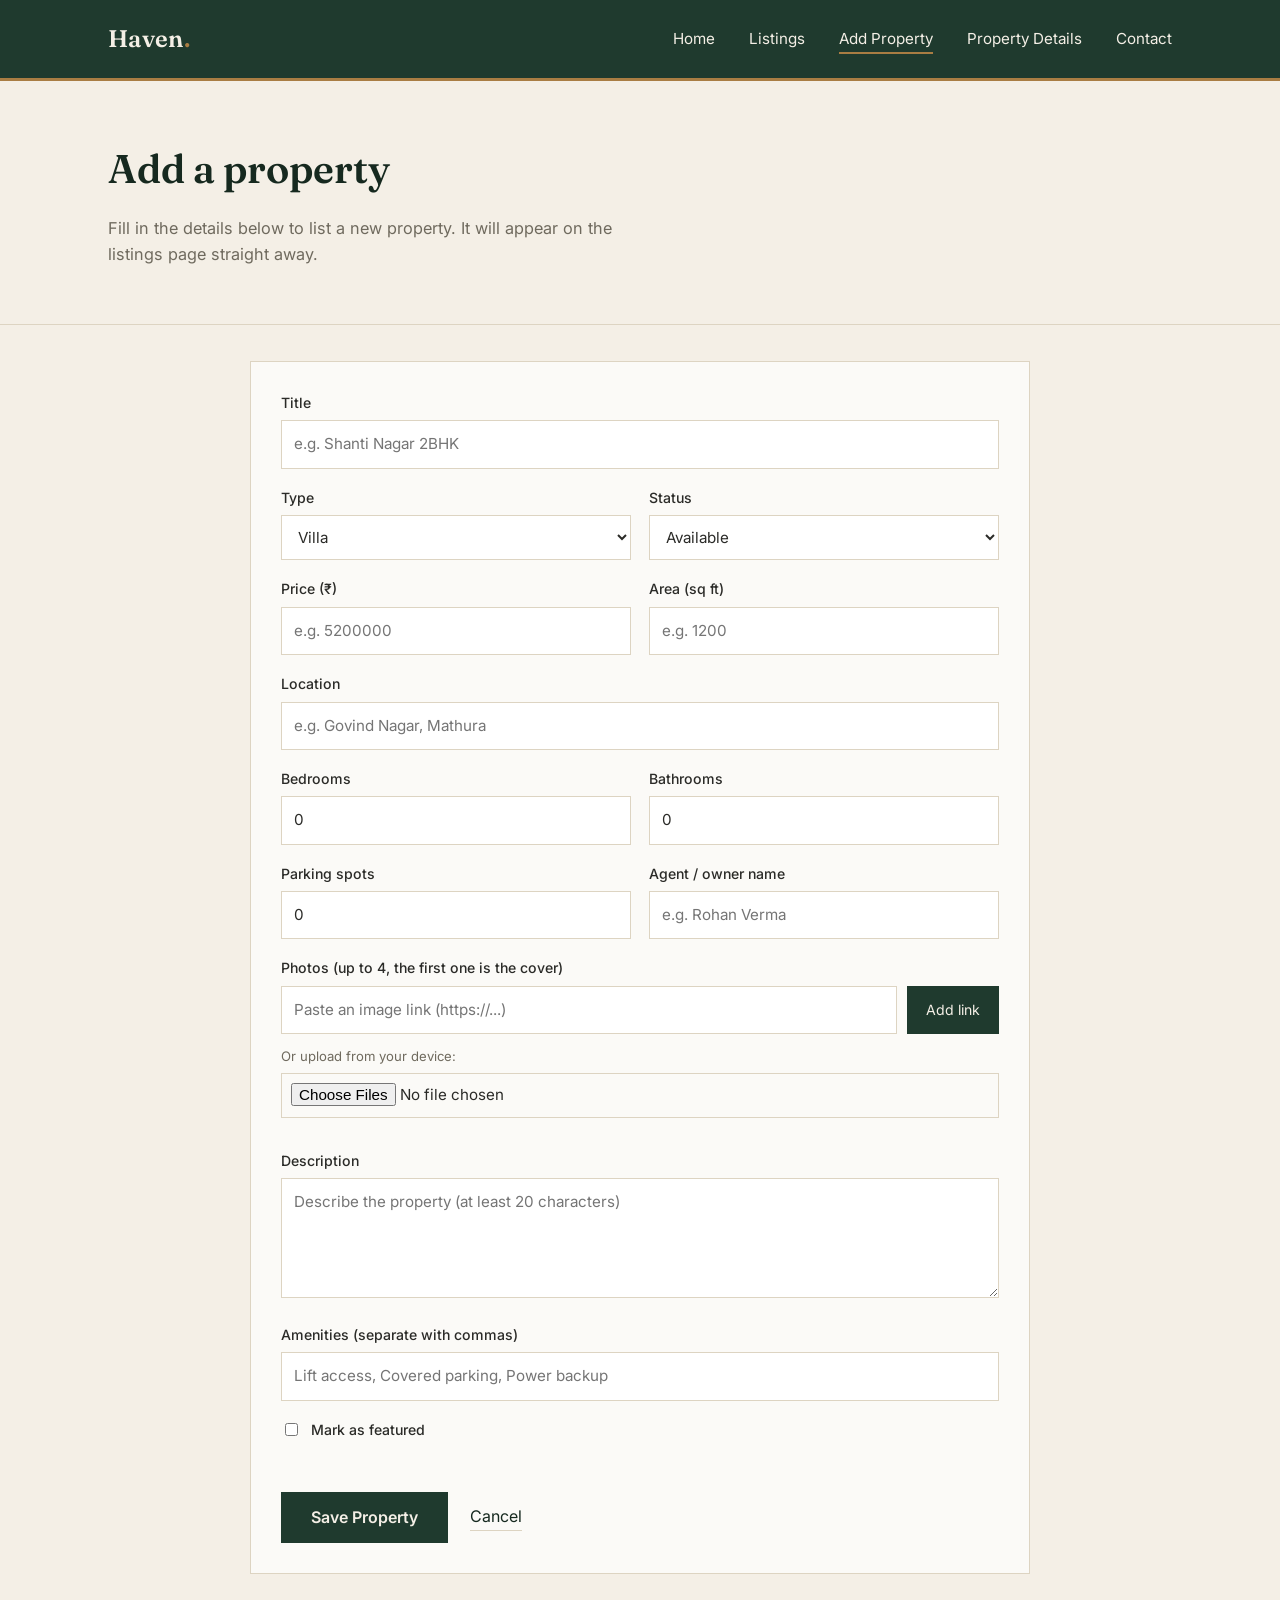
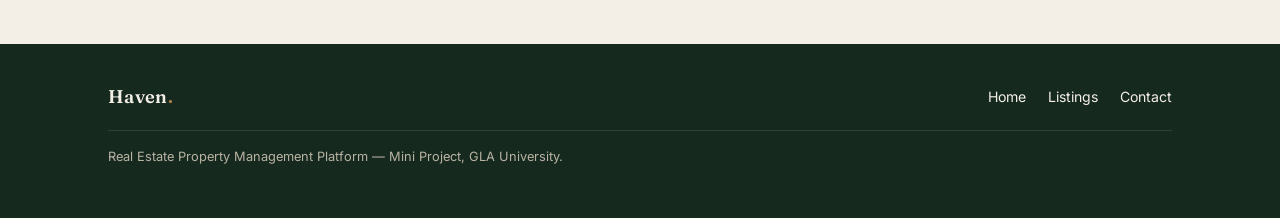
==== add-property.html @ 3430abba "Add add-property.html for property listing form" ====
<!DOCTYPE html>
<html lang="en">
<head>
<meta charset="UTF-8">
<meta name="viewport" content="width=device-width, initial-scale=1.0">
<title>Add Property — Haven</title>
<link rel="preconnect" href="https://fonts.googleapis.com">
<link href="https://fonts.googleapis.com/css2?family=Fraunces:wght@500;600&family=Inter:wght@400;500;600&display=swap" rel="stylesheet">
<link rel="stylesheet" href="css/style.css">
</head>
<body>

<header class="site-header">
  <div class="nav-row">
    <a href="index.html" class="brand">Haven<span>.</span></a>
    <nav class="main-nav">
      <ul>
        <li><a href="index.html">Home</a></li>
        <li><a href="listings.html">Listings</a></li>
        <li><a href="add-property.html" class="active">Add Property</a></li>
        <li><a href="property.html">Property Details</a></li>
        <li><a href="contact.html">Contact</a></li>
      </ul>
    </nav>
  </div>
</header>

<section class="page-intro">
  <div class="wrap">
    <h1 id="page-heading">Add a property</h1>
    <p id="page-sub">Fill in the details below to list a new property. It will appear on the listings page straight away.</p>
  </div>
</section>

<div class="form-card">
  <form id="add-form" novalidate>
    <div class="form-grid">

      <div class="full">
        <label for="title">Title</label>
        <input type="text" id="title" maxlength="80" placeholder="e.g. Shanti Nagar 2BHK">
      </div>

      <div>
        <label for="type">Type</label>
        <select id="type">
          <option>Villa</option>
          <option>Apartment</option>
          <option>Independent House</option>
          <option>Plot</option>
        </select>
      </div>

      <div>
        <label for="status">Status</label>
        <select id="status">
          <option>Available</option>
          <option>Sold</option>
          <option>Rented</option>
        </select>
      </div>

      <div>
        <label for="price">Price (₹)</label>
        <input type="number" id="price" min="0" placeholder="e.g. 5200000">
      </div>

      <div>
        <label for="area">Area (sq ft)</label>
        <input type="number" id="area" min="0" placeholder="e.g. 1200">
      </div>

      <div class="full">
        <label for="location">Location</label>
        <input type="text" id="location" maxlength="100" placeholder="e.g. Govind Nagar, Mathura">
      </div>

      <div>
        <label for="bedrooms">Bedrooms</label>
        <input type="number" id="bedrooms" value="0" min="0">
      </div>

      <div>
        <label for="bathrooms">Bathrooms</label>
        <input type="number" id="bathrooms" value="0" min="0">
      </div>

      <div>
        <label for="parking">Parking spots</label>
        <input type="number" id="parking" value="0" min="0">
      </div>

      <div>
        <label for="agent">Agent / owner name</label>
        <input type="text" id="agent" maxlength="60" placeholder="e.g. Rohan Verma">
      </div>

      <div class="full">
        <label for="image-url">Photos (up to 4, the first one is the cover)</label>
        <div class="image-add">
          <input type="text" id="image-url" placeholder="Paste an image link (https://...)">
          <button type="button" class="btn-small" id="add-url-btn">Add link</button>
        </div>
        <p class="hint">Or upload from your device:</p>
        <input type="file" id="image-file" accept="image/*" multiple>
        <div class="image-preview" id="image-preview"></div>
      </div>

      <div class="full">
        <label for="description">Description</label>
        <textarea id="description" maxlength="800" placeholder="Describe the property (at least 20 characters)"></textarea>
      </div>

      <div class="full">
        <label for="amenities">Amenities (separate with commas)</label>
        <input type="text" id="amenities" placeholder="Lift access, Covered parking, Power backup">
      </div>

      <div class="full check-row">
        <input type="checkbox" id="featured">
        <label for="featured">Mark as featured</label>
      </div>

    </div>

    <p id="form-message" class="form-message"></p>

    <div class="form-actions">
      <button type="submit" class="form-btn" id="save-btn">Save Property</button>
      <a href="listings.html" class="action-link">Cancel</a>
    </div>
  </form>
</div>

<footer class="site-footer">
  <div class="wrap">
    <div class="footer-row">
      <span class="brand">Haven<span>.</span></span>
      <ul class="footer-links">
        <li><a href="index.html">Home</a></li>
        <li><a href="listings.html">Listings</a></li>
        <li><a href="contact.html">Contact</a></li>
      </ul>
    </div>
    <p class="footer-note">Real Estate Property Management Platform — Mini Project, GLA University.</p>
  </div>
</footer>

<script src="js/data.js"></script>
<script src="js/add-property.js"></script>

</body>
</html>
---- css/style.css ----
/* =========================================================
   Haven — Real Estate Property Management Platform
   Shared stylesheet: Listings + Property Details pages
   ========================================================= */

:root {
  --forest: #1f3a2e;
  --forest-deep: #16291f;
  --sand: #f4efe6;
  --card: #fbfaf7;
  --brass: #a97d43;
  --brass-deep: #8a632f;
  --charcoal: #2b2b28;
  --line: #ddd4c2;
  --muted: #6f6a5e;
}

* { box-sizing: border-box; }

html, body {
  margin: 0;
  padding: 0;
  background: var(--sand);
  color: var(--charcoal);
  font-family: 'Inter', -apple-system, sans-serif;
  font-size: 16px;
  line-height: 1.6;
}

h1, h2, h3, .brand {
  font-family: 'Fraunces', Georgia, serif;
  color: var(--forest-deep);
  margin: 0;
}

a { text-decoration: none; color: inherit; }
img { max-width: 100%; display: block; }

/* ---------- Layout shell ---------- */
.wrap {
  max-width: 1120px;
  margin: 0 auto;
  padding: 0 28px;
}

/* ---------- Navigation ---------- */
header.site-header {
  background: var(--forest);
  border-bottom: 3px solid var(--brass);
}

.nav-row {
  display: flex;
  align-items: center;
  justify-content: space-between;
  padding: 20px 28px;
  max-width: 1120px;
  margin: 0 auto;
}

.brand {
  color: var(--sand);
  font-size: 1.5rem;
  font-weight: 600;
  letter-spacing: 0.3px;
}

.brand span {
  color: var(--brass);
}

nav.main-nav ul {
  list-style: none;
  display: flex;
  gap: 34px;
  margin: 0;
  padding: 0;
}

nav.main-nav a {
  color: var(--sand);
  font-size: 0.95rem;
  padding-bottom: 4px;
  border-bottom: 2px solid transparent;
  transition: border-color 0.2s ease;
}

nav.main-nav a:hover,
nav.main-nav a.active {
  border-bottom-color: var(--brass);
}

/* ---------- Page intro banner ---------- */
.page-intro {
  padding: 56px 0 40px;
  border-bottom: 1px solid var(--line);
}

.page-intro h1 {
  font-size: 2.5rem;
  font-weight: 600;
  max-width: 640px;
}

.page-intro p {
  color: var(--muted);
  max-width: 520px;
  margin-top: 14px;
  font-size: 1.02rem;
}

/* ---------- Listings grid ---------- */
.listings-section {
  padding: 48px 0 72px;
}

.results-bar {
  display: flex;
  justify-content: space-between;
  align-items: baseline;
  margin-bottom: 28px;
  border-bottom: 1px solid var(--line);
  padding-bottom: 14px;
}

.results-bar h2 {
  font-size: 1.2rem;
  font-weight: 500;
  color: var(--charcoal);
}

.results-bar span {
  color: var(--muted);
  font-size: 0.9rem;
}

.property-grid {
  display: grid;
  grid-template-columns: repeat(3, 1fr);
  gap: 30px;
}

.property-card {
  background: var(--card);
  border: 1px solid var(--line);
  overflow: hidden;
  display: flex;
  flex-direction: column;
}

.property-card .photo {
  position: relative;
  height: 190px;
  overflow: hidden;
}

.property-card .photo img {
  width: 100%;
  height: 100%;
  object-fit: cover;
}

.tag {
  position: absolute;
  top: 12px;
  left: 12px;
  background: var(--forest);
  color: var(--sand);
  font-size: 0.72rem;
  padding: 5px 10px;
  letter-spacing: 0.4px;
}

.property-card .body {
  padding: 20px 20px 22px;
  display: flex;
  flex-direction: column;
  flex: 1;
}

.property-card h3 {
  font-size: 1.15rem;
  font-weight: 600;
  margin-bottom: 6px;
}

.location {
  color: var(--muted);
  font-size: 0.88rem;
  margin-bottom: 14px;
}

.card-footer {
  margin-top: auto;
  display: flex;
  align-items: center;
  justify-content: space-between;
  padding-top: 14px;
  border-top: 1px solid var(--line);
}

.price {
  font-family: 'Fraunces', serif;
  font-size: 1.2rem;
  color: var(--brass-deep);
  font-weight: 600;
}

.view-link {
  font-size: 0.85rem;
  color: var(--forest-deep);
  border-bottom: 1px solid var(--brass);
  padding-bottom: 2px;
}

.view-link:hover { color: var(--brass-deep); }

/* ---------- Property details page ---------- */
.details-section {
  padding: 44px 0 72px;
}

.breadcrumb {
  font-size: 0.85rem;
  color: var(--muted);
  margin-bottom: 22px;
}

.breadcrumb a { color: var(--forest-deep); }

.details-layout {
  display: grid;
  grid-template-columns: 1.6fr 1fr;
  gap: 46px;
}

.gallery-main {
  height: 380px;
  overflow: hidden;
  border: 1px solid var(--line);
  margin-bottom: 12px;
}

.gallery-main img { width: 100%; height: 100%; object-fit: cover; }

.gallery-thumbs {
  display: grid;
  grid-template-columns: repeat(4, 1fr);
  gap: 10px;
}

.gallery-thumbs .thumb {
  height: 78px;
  overflow: hidden;
  border: 1px solid var(--line);
  cursor: pointer;
}

.gallery-thumbs .thumb img { width: 100%; height: 100%; object-fit: cover; }

.details-main .heading-row {
  display: flex;
  justify-content: space-between;
  align-items: flex-start;
  margin-top: 34px;
  margin-bottom: 8px;
}

.details-main h1 {
  font-size: 1.9rem;
  font-weight: 600;
  max-width: 420px;
}

.details-main .price-tag {
  font-family: 'Fraunces', serif;
  font-size: 1.6rem;
  color: var(--brass-deep);
  font-weight: 600;
  white-space: nowrap;
}

.details-main .location-line {
  color: var(--muted);
  margin-bottom: 26px;
}

.spec-strip {
  display: flex;
  gap: 34px;
  border-top: 1px solid var(--line);
  border-bottom: 1px solid var(--line);
  padding: 18px 0;
  margin-bottom: 28px;
}

.spec-strip div { text-align: left; }

.spec-strip .num {
  font-family: 'Fraunces', serif;
  font-size: 1.3rem;
  color: var(--forest-deep);
  display: block;
}

.spec-strip .label {
  font-size: 0.8rem;
  color: var(--muted);
}

.details-main h2.section-title {
  font-size: 1.15rem;
  font-weight: 600;
  margin-bottom: 10px;
  margin-top: 30px;
}

.details-main p.description {
  color: var(--charcoal);
  max-width: 600px;
}

.amenities-list {
  list-style: none;
  padding: 0;
  margin: 14px 0 0;
  display: grid;
  grid-template-columns: repeat(2, 1fr);
  gap: 10px 20px;
}

.amenities-list li {
  font-size: 0.94rem;
  padding-left: 18px;
  position: relative;
  color: var(--charcoal);
}

.amenities-list li::before {
  content: "";
  position: absolute;
  left: 0;
  top: 9px;
  width: 6px;
  height: 6px;
  background: var(--brass);
}

/* ---------- Sidebar / contact card ---------- */
.contact-card {
  background: var(--card);
  border: 1px solid var(--line);
  padding: 26px;
  margin-top: 34px;
  height: fit-content;
}

.contact-card h3 {
  font-size: 1.1rem;
  margin-bottom: 4px;
}

.contact-card .agent-name {
  color: var(--muted);
  font-size: 0.9rem;
  margin-bottom: 18px;
}

.contact-card label {
  display: block;
  font-size: 0.82rem;
  color: var(--muted);
  margin: 12px 0 5px;
}

.contact-card input,
.contact-card textarea {
  width: 100%;
  padding: 10px 12px;
  border: 1px solid var(--line);
  background: #fff;
  font-family: inherit;
  font-size: 0.92rem;
  color: var(--charcoal);
}

.contact-card textarea { resize: vertical; min-height: 80px; }

.btn-primary {
  display: inline-block;
  width: 100%;
  text-align: center;
  margin-top: 18px;
  padding: 12px 20px;
  background: var(--forest);
  color: var(--sand);
  border: none;
  font-family: inherit;
  font-size: 0.95rem;
  cursor: pointer;
}

.btn-primary:hover { background: var(--forest-deep); }

/* ---------- Footer ---------- */
footer.site-footer {
  background: var(--forest-deep);
  color: var(--sand);
  padding: 38px 0;
  margin-top: 30px;
}

.footer-row {
  display: flex;
  justify-content: space-between;
  align-items: center;
  flex-wrap: wrap;
  gap: 14px;
}

.footer-row .brand { color: var(--sand); font-size: 1.15rem; }
.footer-row .brand span { color: var(--brass); }

.footer-links {
  display: flex;
  gap: 22px;
  list-style: none;
  padding: 0;
  margin: 0;
  font-size: 0.88rem;
}

.footer-note {
  color: #b9b3a3;
  font-size: 0.8rem;
  margin-top: 18px;
  border-top: 1px solid #2c4436;
  padding-top: 16px;
}

/* ---------- Responsive ---------- */
@media (max-width: 900px) {
  .property-grid { grid-template-columns: repeat(2, 1fr); }
  .details-layout { grid-template-columns: 1fr; }
}

@media (max-width: 620px) {
  .nav-row { flex-direction: column; gap: 14px; }
  nav.main-nav ul { gap: 20px; flex-wrap: wrap; justify-content: center; }
  .property-grid { grid-template-columns: 1fr; }
  .page-intro h1 { font-size: 1.9rem; }
  .heading-row { flex-direction: column; gap: 8px; }
  .spec-strip { flex-wrap: wrap; gap: 20px; }
}
/* ---------- Search, sort and filter controls ---------- */
.controls {
  display: flex;
  gap: 14px;
  flex-wrap: wrap;
  margin-bottom: 18px;
}

.controls input,
.controls select {
  padding: 10px 14px;
  border: 1px solid var(--line);
  background: #fff;
  font-family: inherit;
  font-size: 0.92rem;
  color: var(--charcoal);
}

.controls input { flex: 1; min-width: 220px; }

.filter-bar {
  display: flex;
  gap: 10px;
  flex-wrap: wrap;
  margin-bottom: 28px;
}

.filter-btn {
  padding: 8px 18px;
  border: 1px solid var(--line);
  background: var(--card);
  color: var(--charcoal);
  font-family: inherit;
  font-size: 0.88rem;
  cursor: pointer;
}

.filter-btn:hover { border-color: var(--brass); }

.filter-btn.active {
  background: var(--forest);
  color: var(--sand);
  border-color: var(--forest);
}

/* ---------- Favorite heart on cards ---------- */
.fav-btn {
  position: absolute;
  top: 10px;
  right: 10px;
  width: 34px;
  height: 34px;
  border: none;
  border-radius: 50%;
  background: rgba(251, 250, 247, 0.92);
  color: #b9b3a3;
  font-size: 1.1rem;
  cursor: pointer;
  z-index: 2;
}

.fav-btn.active { color: #c0392b; }

/* ---------- Messages ---------- */
.empty-msg {
  grid-column: 1 / -1;
  color: var(--muted);
  padding: 30px 0;
}

.form-msg {
  font-size: 0.85rem;
  margin: 12px 0 0;
  min-height: 1.2em;
}

.form-msg.error { color: #b03a2e; }
.form-msg.success { color: var(--forest); }


/* =========================================================
   Property module additions: badges, edit/delete, extra
   filters, Add/Edit form, EMI calculator, map, similar
   ========================================================= */

/* ---------- Status and featured badges ---------- */
.status-badge,
.featured-badge {
  font-size: 0.72rem;
  font-weight: 600;
  letter-spacing: 0.4px;
  padding: 4px 10px;
  color: #fff;
}

.property-card .status-badge {
  position: absolute;
  bottom: 12px;
  left: 12px;
}

.property-card .featured-badge {
  position: absolute;
  bottom: 12px;
  right: 12px;
}

.status-available { background: #2e7d4f; }
.status-sold { background: #b03a2e; }
.status-rented { background: #b9770e; }
.featured-badge { background: var(--brass); }

.badge-row {
  display: flex;
  gap: 10px;
  margin: 0 0 18px;
}

/* ---------- Edit / delete links and small buttons ---------- */
.card-actions {
  display: flex;
  gap: 18px;
  margin-top: 12px;
  font-size: 0.82rem;
}

.action-link {
  color: var(--forest-deep);
  background: none;
  border: none;
  border-bottom: 1px solid var(--line);
  padding: 0 0 1px;
  font: inherit;
  cursor: pointer;
}

.action-link:hover { color: var(--brass-deep); border-bottom-color: var(--brass); }

.action-delete {
  background: none;
  border: none;
  padding: 0;
  font: inherit;
  color: #b03a2e;
  cursor: pointer;
}

.action-delete:hover { text-decoration: underline; }

.manage-row {
  display: flex;
  gap: 22px;
  margin: 0 0 26px;
  font-size: 0.9rem;
}

.ghost-btn {
  padding: 8px 18px;
  border: 1px dashed var(--brass);
  background: transparent;
  color: var(--brass-deep);
  font-family: inherit;
  font-size: 0.88rem;
  cursor: pointer;
}

.ghost-btn:hover { background: var(--card); }

.reset-row {
  display: flex;
  justify-content: space-between;
  margin: 34px 0 0;
  font-size: 0.88rem;
}

/* ---------- Message at the top of the listings ---------- */
.flash {
  display: none;
  background: #e6f1ea;
  border: 1px solid #b9d7c4;
  color: var(--forest-deep);
  padding: 12px 16px;
  margin-bottom: 20px;
  font-size: 0.92rem;
}

.flash.show { display: block; }

/* ---------- Add / Edit property form ---------- */
.form-card {
  background: var(--card);
  border: 1px solid var(--line);
  padding: 30px;
  max-width: 780px;
  margin: 36px auto 70px;
}

.form-grid {
  display: grid;
  grid-template-columns: 1fr 1fr;
  gap: 18px;
}

.form-grid .full { grid-column: 1 / -1; }

.form-card label {
  display: block;
  font-weight: 500;
  font-size: 0.88rem;
  margin-bottom: 6px;
}

.form-card input,
.form-card select,
.form-card textarea {
  width: 100%;
  padding: 11px 12px;
  border: 1px solid var(--line);
  background: #fff;
  font: inherit;
  font-size: 0.95rem;
  color: var(--charcoal);
}

.form-card input:focus,
.form-card select:focus,
.form-card textarea:focus {
  outline: none;
  border-color: var(--brass);
}

.form-card textarea { min-height: 120px; resize: vertical; }

.check-row { display: flex; align-items: center; gap: 10px; }
.check-row input { width: auto; }
.check-row label { margin: 0; }

.form-card input[type="file"] { padding: 9px; background: transparent; }

.image-add { display: flex; gap: 10px; }

.btn-small {
  padding: 10px 18px;
  border: 1px solid var(--forest);
  background: var(--forest);
  color: var(--sand);
  font: inherit;
  font-size: 0.88rem;
  cursor: pointer;
  white-space: nowrap;
}

.btn-small:hover { background: var(--forest-deep); }

.hint { color: var(--muted); font-size: 0.82rem; margin: 12px 0 6px; }

.image-preview {
  display: grid;
  grid-template-columns: repeat(4, 1fr);
  gap: 10px;
  margin-top: 14px;
}

.preview-item {
  position: relative;
  height: 90px;
  border: 1px solid var(--line);
  overflow: hidden;
}

.preview-item img { width: 100%; height: 100%; object-fit: cover; }

.preview-item button {
  position: absolute;
  top: 4px;
  right: 4px;
  width: 22px;
  height: 22px;
  border: none;
  border-radius: 50%;
  background: rgba(0, 0, 0, 0.65);
  color: #fff;
  font-size: 1rem;
  line-height: 1;
  cursor: pointer;
}

.preview-item span {
  position: absolute;
  left: 0;
  bottom: 0;
  background: var(--brass);
  color: #fff;
  font-size: 0.65rem;
  padding: 2px 8px;
}

.form-message {
  margin: 18px 0 0;
  min-height: 1.3em;
  color: #b03a2e;
  font-weight: 500;
  font-size: 0.9rem;
}

.form-actions {
  display: flex;
  align-items: center;
  gap: 22px;
  margin-top: 14px;
}

.form-btn {
  background: var(--forest);
  color: var(--sand);
  border: none;
  padding: 13px 30px;
  font: inherit;
  font-weight: 600;
  cursor: pointer;
}

.form-btn:hover { background: var(--brass-deep); }

/* ---------- Map and EMI calculator (details page) ---------- */
.map-frame {
  width: 100%;
  height: 300px;
  border: 1px solid var(--line);
  margin-bottom: 10px;
}

.emi-box {
  background: var(--card);
  border: 1px solid var(--line);
  padding: 22px;
  margin-bottom: 30px;
}

.emi-grid {
  display: grid;
  grid-template-columns: repeat(3, 1fr);
  gap: 14px;
}

.emi-box label {
  display: block;
  font-size: 0.8rem;
  color: var(--muted);
  margin-bottom: 6px;
}

.emi-box input {
  width: 100%;
  padding: 10px 12px;
  border: 1px solid var(--line);
  background: #fff;
  font: inherit;
}

.emi-result {
  display: grid;
  grid-template-columns: repeat(3, 1fr);
  gap: 14px;
  margin-top: 20px;
  padding-top: 18px;
  border-top: 1px solid var(--line);
}

.emi-result .num {
  display: block;
  font-family: 'Fraunces', serif;
  font-size: 1.2rem;
  font-weight: 600;
  color: var(--brass-deep);
}

.emi-result .label { color: var(--muted); font-size: 0.8rem; }

.similar-section { margin-top: 56px; }
.similar-section .property-grid { margin-top: 18px; }

.similar-section h2.section-title {
  font-size: 1.3rem;
  font-weight: 600;
  margin: 0 0 6px;
  padding-bottom: 10px;
  border-bottom: 1px solid var(--line);
}

/* ---------- Responsive for the new parts ---------- */
@media (max-width: 900px) {
  .controls select { flex: 1; min-width: 150px; }
}

@media (max-width: 620px) {
  .form-card { padding: 20px; margin: 24px 16px 50px; }
  .form-grid { grid-template-columns: 1fr; }
  .image-add { flex-direction: column; }
  .image-preview { grid-template-columns: repeat(2, 1fr); }
  .emi-grid, .emi-result { grid-template-columns: 1fr; }
  .reset-row { flex-direction: column; gap: 12px; }
}
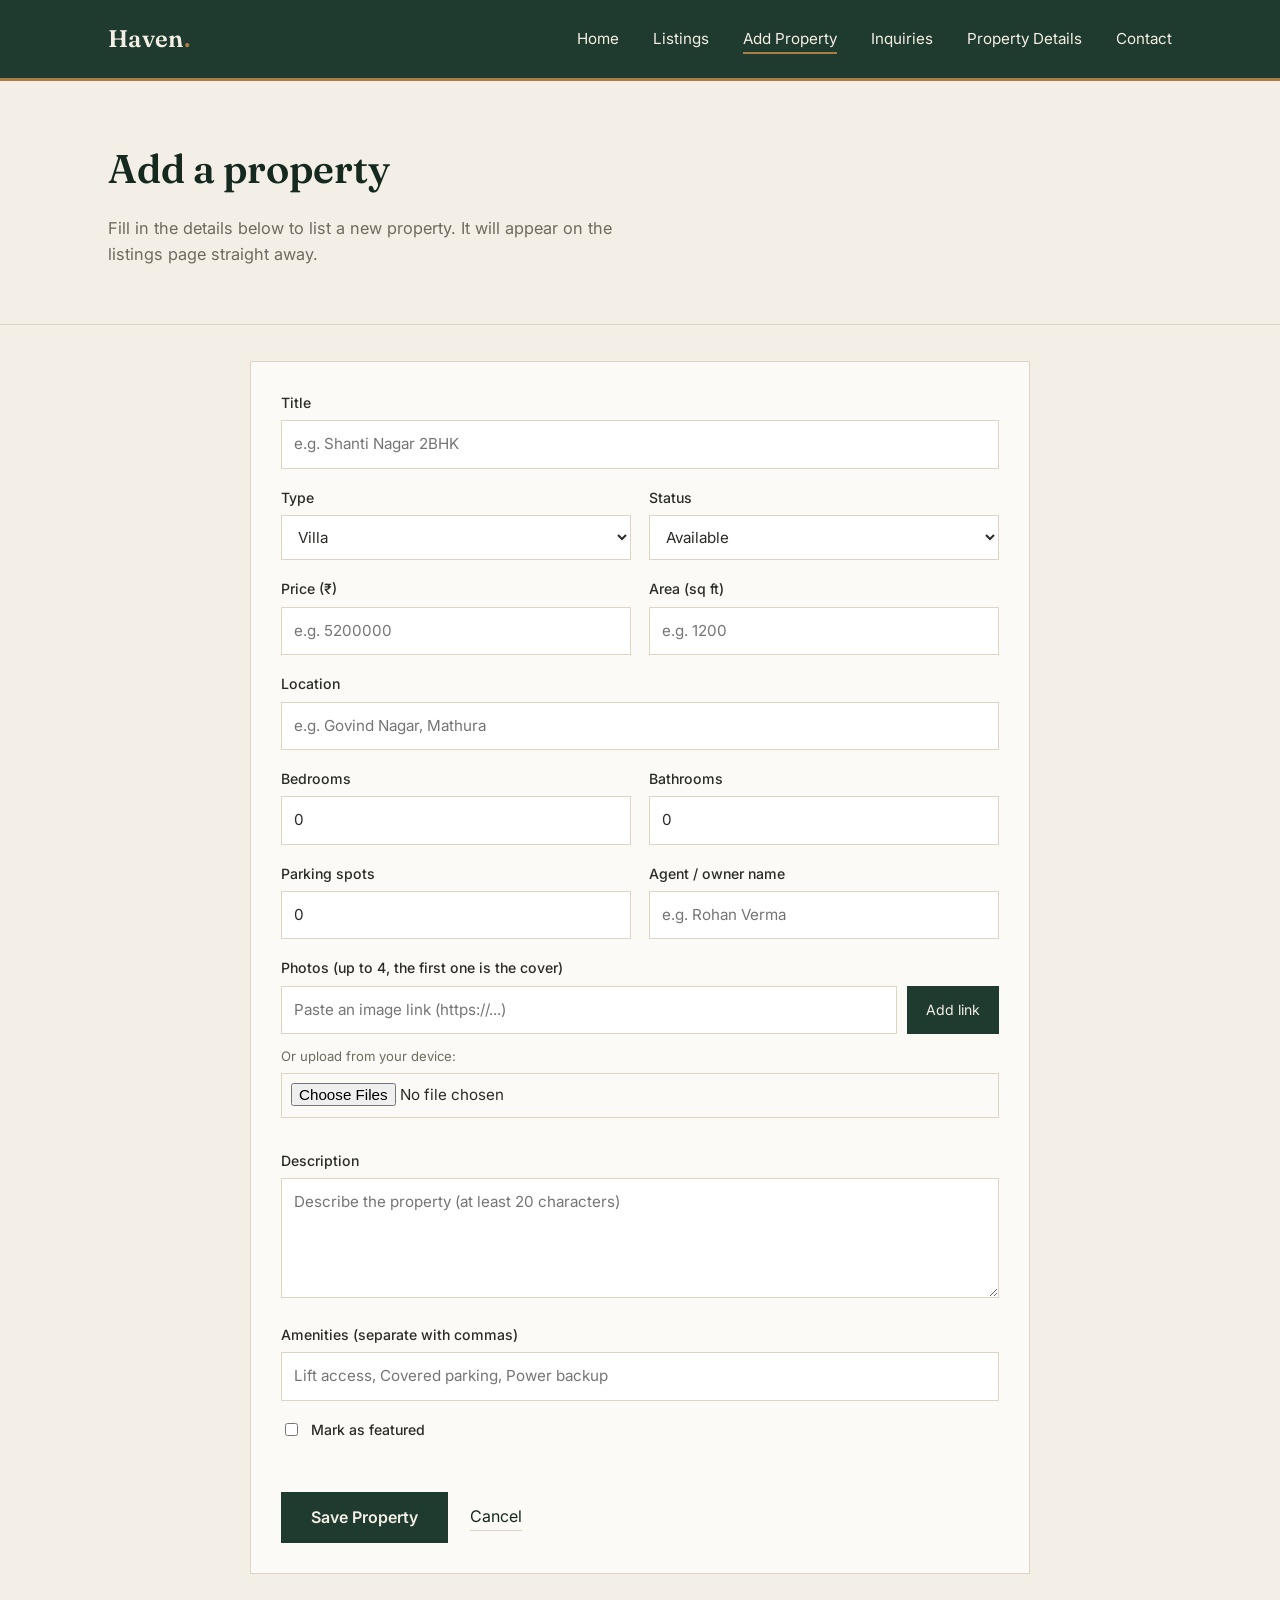
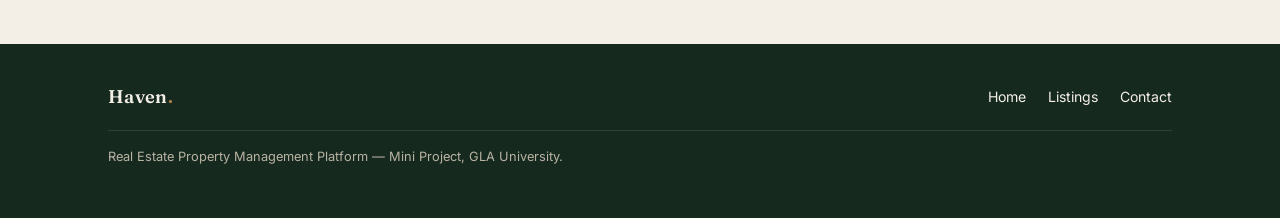
==== commit 9eb8a866: "Add Inquiries link to navigation menu Added a link to the Inquiries page in the navigation menu." ====
--- a/add-property.html
+++ b/add-property.html
@@ -18,6 +18,7 @@
         <li><a href="index.html">Home</a></li>
         <li><a href="listings.html">Listings</a></li>
         <li><a href="add-property.html" class="active">Add Property</a></li>
+        <li><a href="inquiries.html">Inquiries</a></li>
         <li><a href="property.html">Property Details</a></li>
         <li><a href="contact.html">Contact</a></li>
       </ul>
--- a/css/style.css
+++ b/css/style.css
@@ -834,14 +834,6 @@
 .similar-section { margin-top: 56px; }
 .similar-section .property-grid { margin-top: 18px; }
 
-.similar-section h2.section-title {
-  font-size: 1.3rem;
-  font-weight: 600;
-  margin: 0 0 6px;
-  padding-bottom: 10px;
-  border-bottom: 1px solid var(--line);
-}
-
 /* ---------- Responsive for the new parts ---------- */
 @media (max-width: 900px) {
   .controls select { flex: 1; min-width: 150px; }
@@ -855,3 +847,64 @@
   .emi-grid, .emi-result { grid-template-columns: 1fr; }
   .reset-row { flex-direction: column; gap: 12px; }
 }
+
+.similar-section h2.section-title {
+  font-size: 1.3rem;
+  font-weight: 600;
+  margin: 0 0 6px;
+  padding-bottom: 10px;
+  border-bottom: 1px solid var(--line);
+}
+
+
+/* ---------- Inquiries page ---------- */
+.inquiry-list {
+  display: grid;
+  gap: 18px;
+}
+
+.inquiry-card {
+  background: var(--card);
+  border: 1px solid var(--line);
+  border-left: 4px solid var(--line);
+  padding: 20px 22px;
+}
+
+.inquiry-card.unread { border-left-color: var(--brass); }
+
+.inquiry-top {
+  display: flex;
+  justify-content: space-between;
+  align-items: flex-start;
+  gap: 14px;
+}
+
+.inquiry-card h3 { font-size: 1.1rem; font-weight: 600; }
+
+.new-dot {
+  background: var(--brass);
+  color: #fff;
+  font-family: 'Inter', sans-serif;
+  font-size: 0.68rem;
+  font-weight: 600;
+  padding: 2px 8px;
+  margin-left: 8px;
+  vertical-align: middle;
+}
+
+.inquiry-meta { color: var(--muted); font-size: 0.82rem; margin: 2px 0 0; }
+
+.inquiry-phone {
+  color: var(--forest-deep);
+  font-weight: 500;
+  border-bottom: 1px solid var(--brass);
+}
+
+.inquiry-property { margin: 14px 0 6px; font-size: 0.9rem; color: var(--muted); }
+.inquiry-property a { color: var(--forest-deep); border-bottom: 1px solid var(--brass); }
+
+.inquiry-message { margin: 0; white-space: pre-wrap; }
+
+@media (max-width: 620px) {
+  .inquiry-top { flex-direction: column; }
+}
